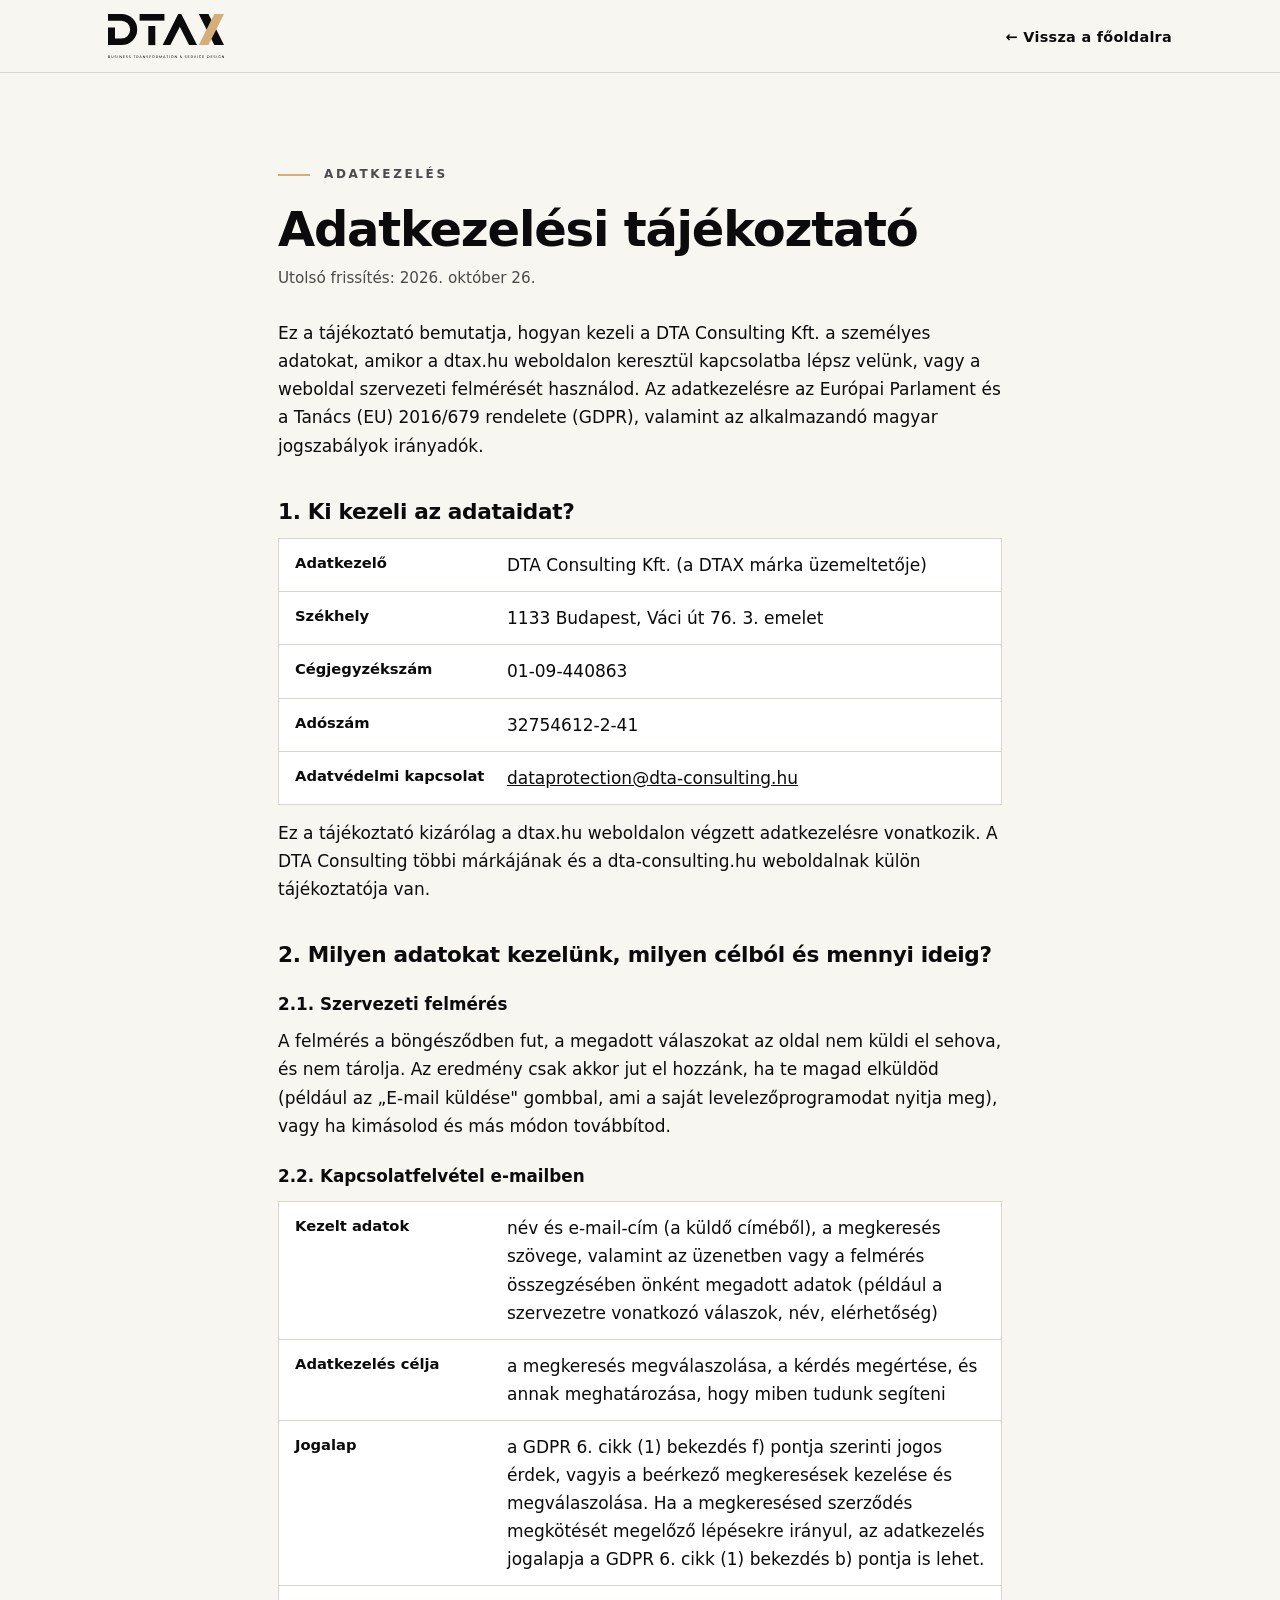
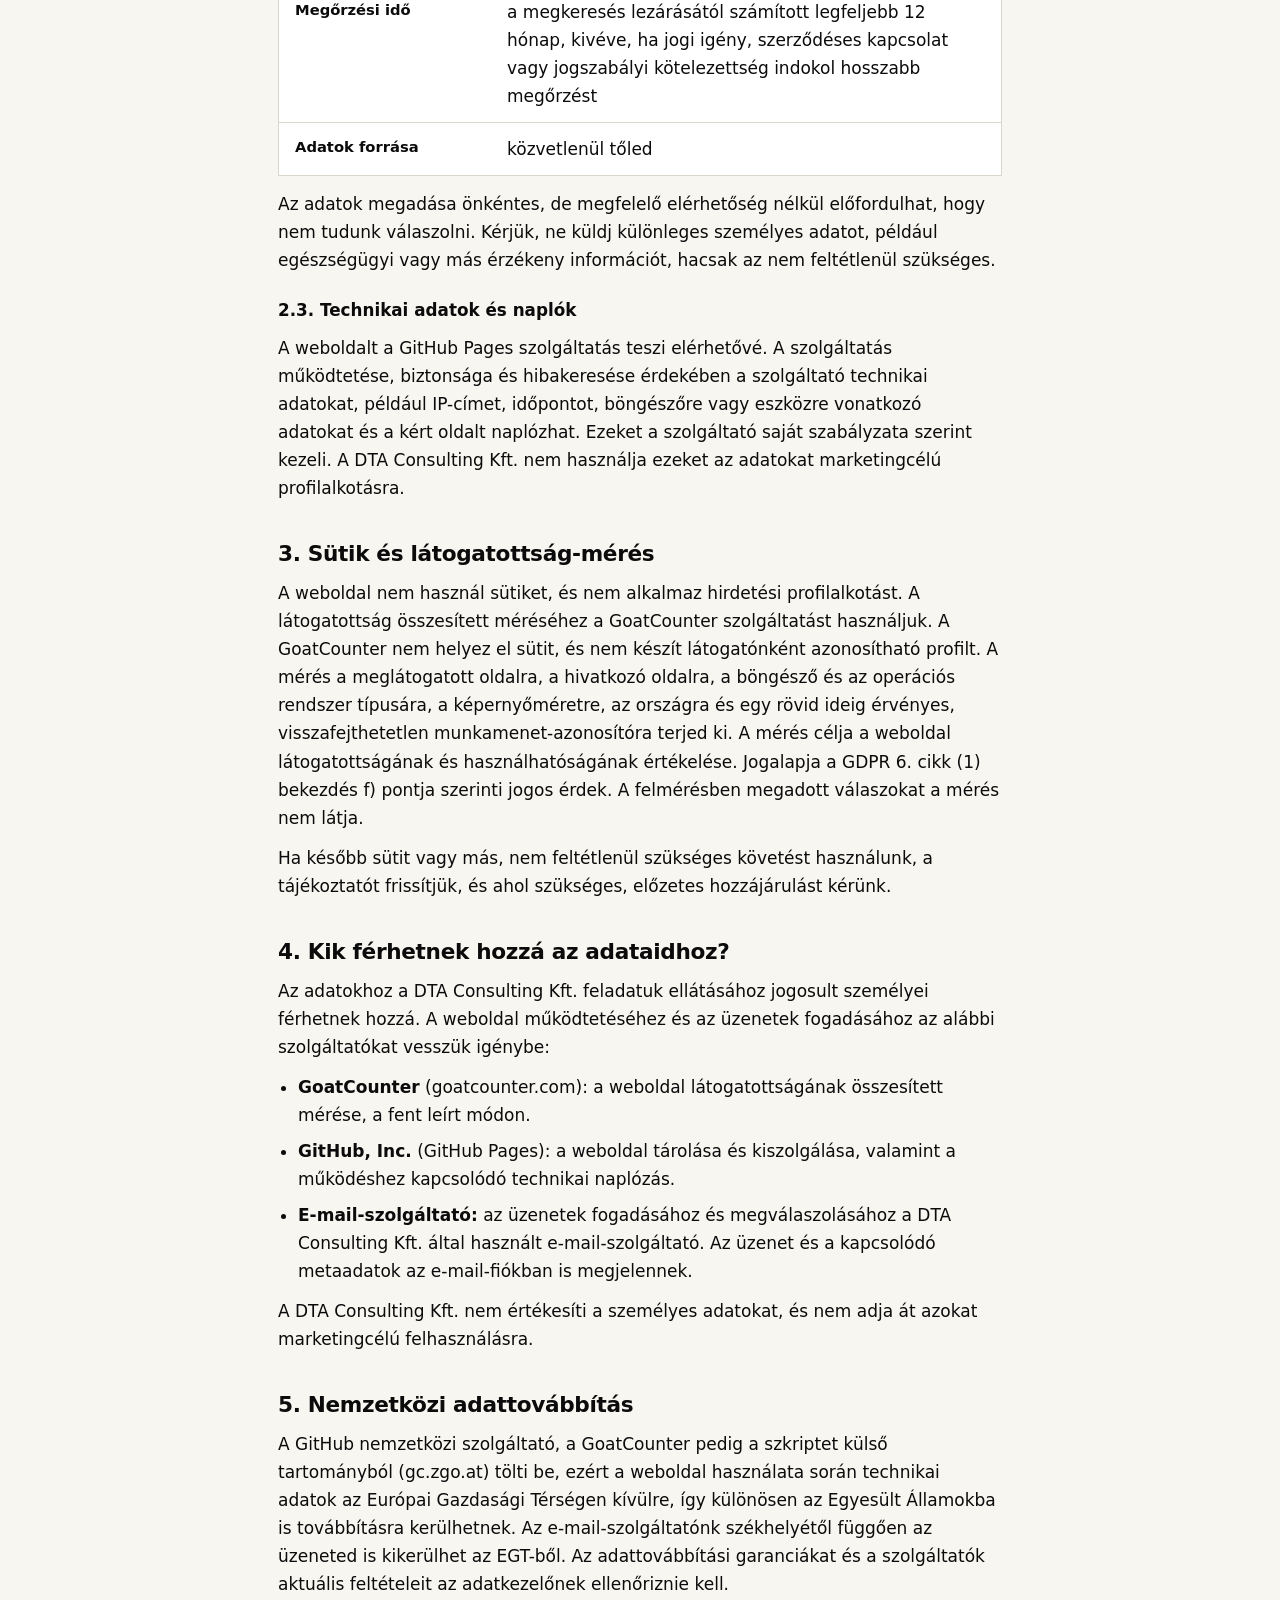
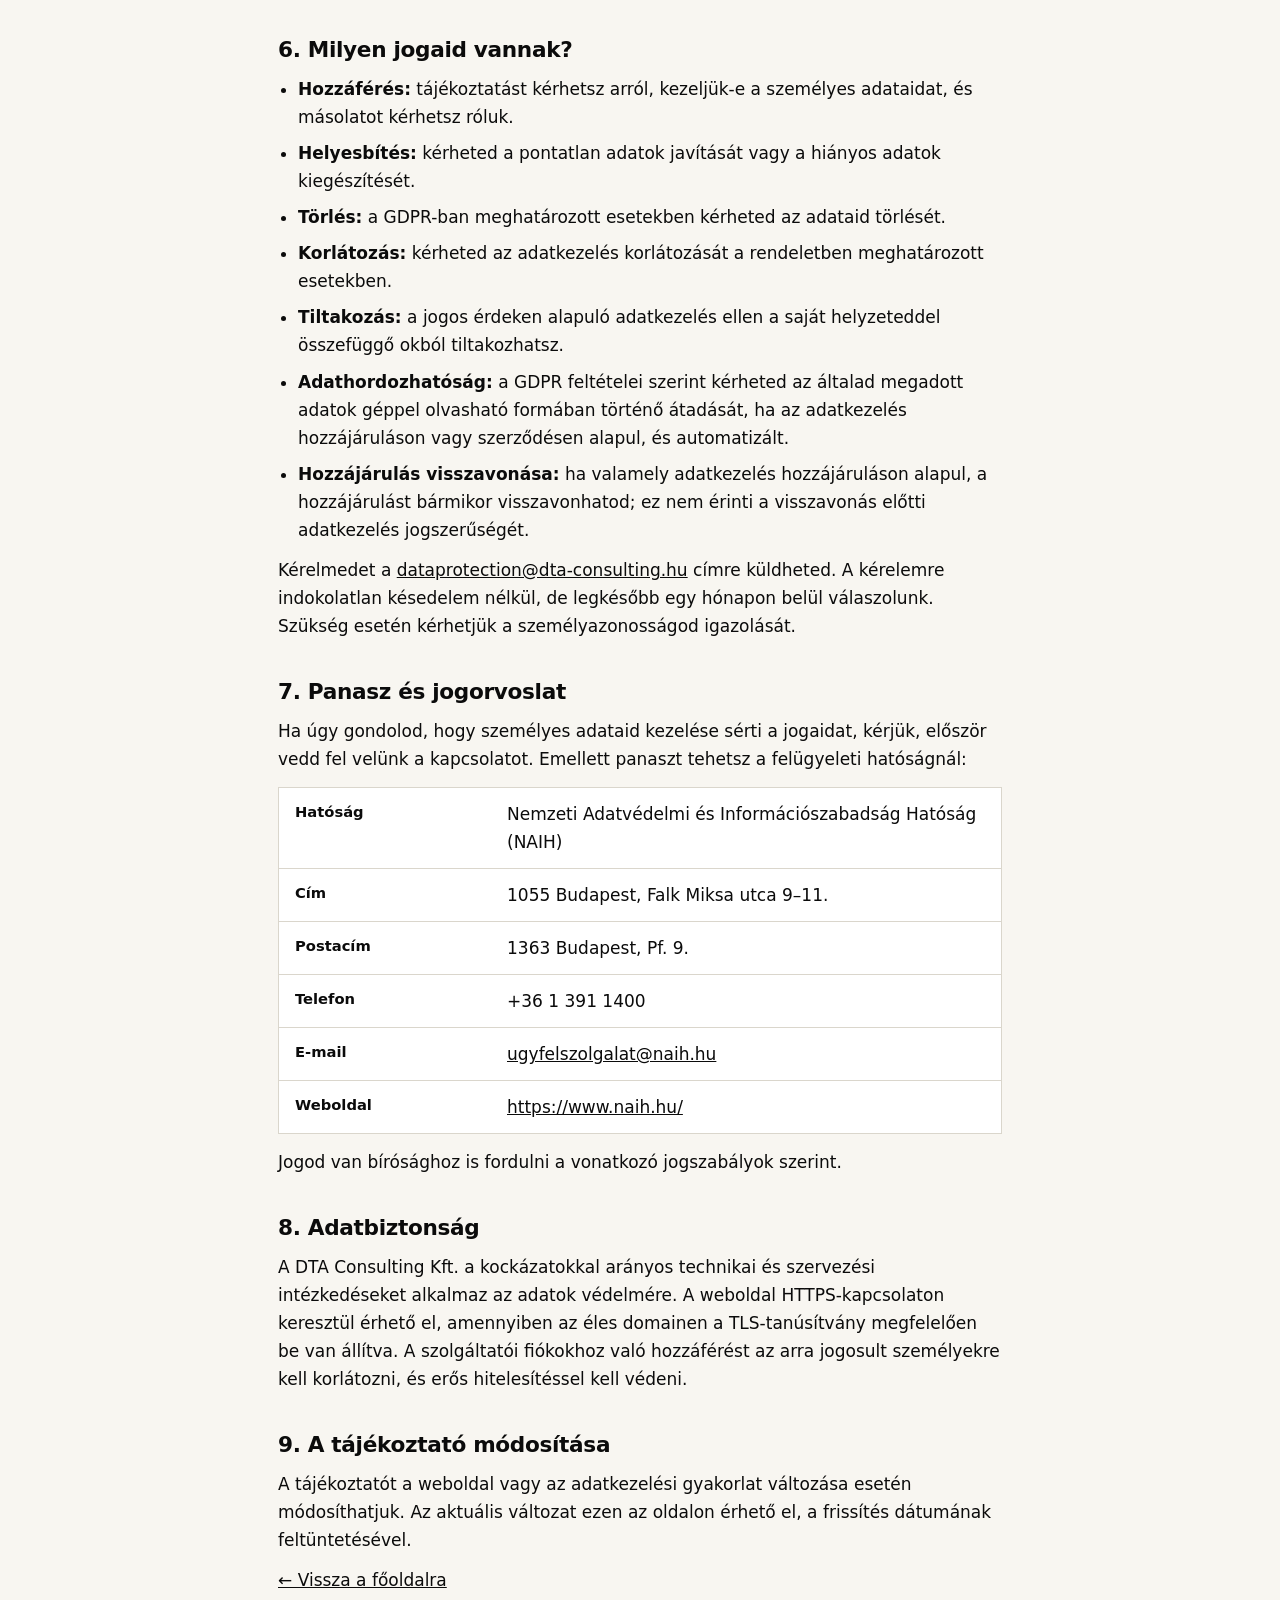
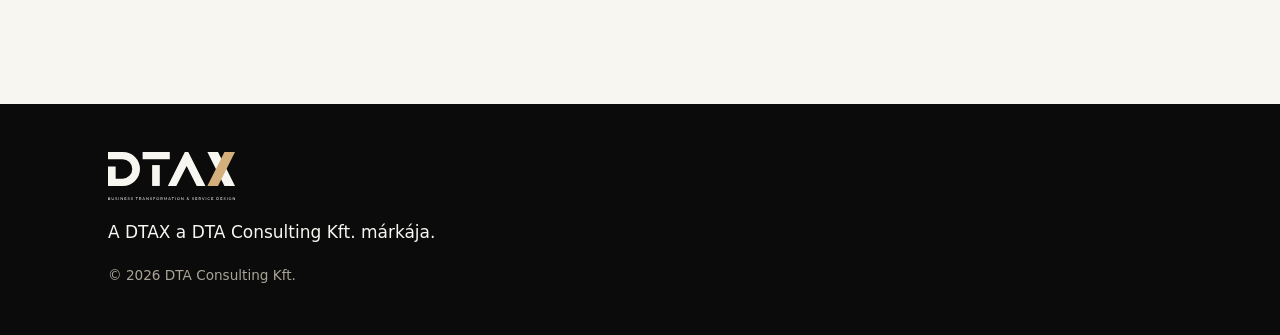
==== adatkezelesi-tajekoztato.html @ 608e7c0e "Add files via upload" ====
<!doctype html>
<html lang="hu">
<head>
  <meta charset="utf-8">
  <meta name="viewport" content="width=device-width, initial-scale=1">
  <title>Adatkezelési tájékoztató – DTAX</title>
  <meta name="description" content="A DTA Consulting Kft. adatkezelési tájékoztatója a dtax.hu weboldalon történő kapcsolatfelvételről és a szervezeti felmérésről.">
  <meta name="theme-color" content="#0B0B0B">
  <link rel="canonical" href="https://dtax.hu/adatkezelesi-tajekoztato.html">
  <link rel="icon" href="assets/dtax-avatar-dark.svg" type="image/svg+xml">
  <link rel="apple-touch-icon" href="assets/apple-touch-icon.png">
  <link rel="stylesheet" href="styles.css">
</head>
<body>
  <a class="skip" href="#main">Ugrás a tartalomra</a>

  <header class="site-header">
    <div class="wrap header-inner">
      <a class="logo" href="index.html" aria-label="DTAX – vissza a főoldalra">
        <img src="assets/dtax-logo-light.svg" alt="DTAX" width="200" height="76">
      </a>
      <nav class="site-nav" aria-label="Főmenü">
        <ul><li><a href="index.html">← Vissza a főoldalra</a></li></ul>
      </nav>
    </div>
  </header>

  <main id="main" class="legal">
    <div class="wrap narrow legal-wrap">
      <p class="eyebrow">Adatkezelés</p>
      <h1>Adatkezelési tájékoztató</h1>
      <p class="legal-meta">Utolsó frissítés: 2026. október 26.</p>

      <p>Ez a tájékoztató bemutatja, hogyan kezeli a DTA Consulting Kft. a személyes adatokat, amikor a dtax.hu weboldalon keresztül kapcsolatba lépsz velünk, vagy a weboldal szervezeti felmérését használod. Az adatkezelésre az Európai Parlament és a Tanács (EU) 2016/679 rendelete (GDPR), valamint az alkalmazandó magyar jogszabályok irányadók.</p>

      <h2>1. Ki kezeli az adataidat?</h2>
      <dl class="facts">
        <div><dt>Adatkezelő</dt><dd>DTA Consulting Kft. (a DTAX márka üzemeltetője)</dd></div>
        <div><dt>Székhely</dt><dd>1133 Budapest, Váci út 76. 3. emelet</dd></div>
        <div><dt>Cégjegyzékszám</dt><dd>01-09-440863</dd></div>
        <div><dt>Adószám</dt><dd>32754612-2-41</dd></div>
        <div><dt>Adatvédelmi kapcsolat</dt><dd><a href="mailto:dataprotection@dta-consulting.hu">dataprotection@dta-consulting.hu</a></dd></div>
      </dl>
      <p>Ez a tájékoztató kizárólag a dtax.hu weboldalon végzett adatkezelésre vonatkozik. A DTA Consulting többi márkájának és a dta-consulting.hu weboldalnak külön tájékoztatója van.</p>

      <h2>2. Milyen adatokat kezelünk, milyen célból és mennyi ideig?</h2>

      <h3>2.1. Szervezeti felmérés</h3>
      <p>A felmérés a böngésződben fut, a megadott válaszokat az oldal nem küldi el sehova, és nem tárolja. Az eredmény csak akkor jut el hozzánk, ha te magad elküldöd (például az „E-mail küldése" gombbal, ami a saját levelezőprogramodat nyitja meg), vagy ha kimásolod és más módon továbbítod.</p>

      <h3>2.2. Kapcsolatfelvétel e-mailben</h3>
      <dl class="facts">
        <div><dt>Kezelt adatok</dt><dd>név és e-mail-cím (a küldő címéből), a megkeresés szövege, valamint az üzenetben vagy a felmérés összegzésében önként megadott adatok (például a szervezetre vonatkozó válaszok, név, elérhetőség)</dd></div>
        <div><dt>Adatkezelés célja</dt><dd>a megkeresés megválaszolása, a kérdés megértése, és annak meghatározása, hogy miben tudunk segíteni</dd></div>
        <div><dt>Jogalap</dt><dd>a GDPR 6. cikk (1) bekezdés f) pontja szerinti jogos érdek, vagyis a beérkező megkeresések kezelése és megválaszolása. Ha a megkeresésed szerződés megkötését megelőző lépésekre irányul, az adatkezelés jogalapja a GDPR 6. cikk (1) bekezdés b) pontja is lehet.</dd></div>
        <div><dt>Megőrzési idő</dt><dd>a megkeresés lezárásától számított legfeljebb 12 hónap, kivéve, ha jogi igény, szerződéses kapcsolat vagy jogszabályi kötelezettség indokol hosszabb megőrzést</dd></div>
        <div><dt>Adatok forrása</dt><dd>közvetlenül tőled</dd></div>
      </dl>
      <p>Az adatok megadása önkéntes, de megfelelő elérhetőség nélkül előfordulhat, hogy nem tudunk válaszolni. Kérjük, ne küldj különleges személyes adatot, például egészségügyi vagy más érzékeny információt, hacsak az nem feltétlenül szükséges.</p>

      <h3>2.3. Technikai adatok és naplók</h3>
      <p>A weboldalt a GitHub Pages szolgáltatás teszi elérhetővé. A szolgáltatás működtetése, biztonsága és hibakeresése érdekében a szolgáltató technikai adatokat, például IP-címet, időpontot, böngészőre vagy eszközre vonatkozó adatokat és a kért oldalt naplózhat. Ezeket a szolgáltató saját szabályzata szerint kezeli. A DTA Consulting Kft. nem használja ezeket az adatokat marketingcélú profilalkotásra.</p>

      <h2>3. Sütik és látogatottság-mérés</h2>
      <p>A weboldal nem használ sütiket, és nem alkalmaz hirdetési profilalkotást. A látogatottság összesített méréséhez a GoatCounter szolgáltatást használjuk. A GoatCounter nem helyez el sütit, és nem készít látogatónként azonosítható profilt. A mérés a meglátogatott oldalra, a hivatkozó oldalra, a böngésző és az operációs rendszer típusára, a képernyőméretre, az országra és egy rövid ideig érvényes, visszafejthetetlen munkamenet-azonosítóra terjed ki. A mérés célja a weboldal látogatottságának és használhatóságának értékelése. Jogalapja a GDPR 6. cikk (1) bekezdés f) pontja szerinti jogos érdek. A felmérésben megadott válaszokat a mérés nem látja.</p>
      <p>Ha később sütit vagy más, nem feltétlenül szükséges követést használunk, a tájékoztatót frissítjük, és ahol szükséges, előzetes hozzájárulást kérünk.</p>

      <h2>4. Kik férhetnek hozzá az adataidhoz?</h2>
      <p>Az adatokhoz a DTA Consulting Kft. feladatuk ellátásához jogosult személyei férhetnek hozzá. A weboldal működtetéséhez és az üzenetek fogadásához az alábbi szolgáltatókat vesszük igénybe:</p>
      <ul class="legal-list">
        <li><strong>GoatCounter</strong> (goatcounter.com): a weboldal látogatottságának összesített mérése, a fent leírt módon.</li>
        <li><strong>GitHub, Inc.</strong> (GitHub Pages): a weboldal tárolása és kiszolgálása, valamint a működéshez kapcsolódó technikai naplózás.</li>
        <li><strong>E-mail-szolgáltató:</strong> az üzenetek fogadásához és megválaszolásához a DTA Consulting Kft. által használt e-mail-szolgáltató. Az üzenet és a kapcsolódó metaadatok az e-mail-fiókban is megjelennek.</li>
      </ul>
      <p>A DTA Consulting Kft. nem értékesíti a személyes adatokat, és nem adja át azokat marketingcélú felhasználásra.</p>

      <h2>5. Nemzetközi adattovábbítás</h2>
      <p>A GitHub nemzetközi szolgáltató, a GoatCounter pedig a szkriptet külső tartományból (gc.zgo.at) tölti be, ezért a weboldal használata során technikai adatok az Európai Gazdasági Térségen kívülre, így különösen az Egyesült Államokba is továbbításra kerülhetnek. Az e-mail-szolgáltatónk székhelyétől függően az üzeneted is kikerülhet az EGT-ből. Az adattovábbítási garanciákat és a szolgáltatók aktuális feltételeit az adatkezelőnek ellenőriznie kell.</p>

      <h2>6. Milyen jogaid vannak?</h2>
      <ul class="legal-list">
        <li><strong>Hozzáférés:</strong> tájékoztatást kérhetsz arról, kezeljük-e a személyes adataidat, és másolatot kérhetsz róluk.</li>
        <li><strong>Helyesbítés:</strong> kérheted a pontatlan adatok javítását vagy a hiányos adatok kiegészítését.</li>
        <li><strong>Törlés:</strong> a GDPR-ban meghatározott esetekben kérheted az adataid törlését.</li>
        <li><strong>Korlátozás:</strong> kérheted az adatkezelés korlátozását a rendeletben meghatározott esetekben.</li>
        <li><strong>Tiltakozás:</strong> a jogos érdeken alapuló adatkezelés ellen a saját helyzeteddel összefüggő okból tiltakozhatsz.</li>
        <li><strong>Adathordozhatóság:</strong> a GDPR feltételei szerint kérheted az általad megadott adatok géppel olvasható formában történő átadását, ha az adatkezelés hozzájáruláson vagy szerződésen alapul, és automatizált.</li>
        <li><strong>Hozzájárulás visszavonása:</strong> ha valamely adatkezelés hozzájáruláson alapul, a hozzájárulást bármikor visszavonhatod; ez nem érinti a visszavonás előtti adatkezelés jogszerűségét.</li>
      </ul>
      <p>Kérelmedet a <a href="mailto:dataprotection@dta-consulting.hu">dataprotection@dta-consulting.hu</a> címre küldheted. A kérelemre indokolatlan késedelem nélkül, de legkésőbb egy hónapon belül válaszolunk. Szükség esetén kérhetjük a személyazonosságod igazolását.</p>

      <h2>7. Panasz és jogorvoslat</h2>
      <p>Ha úgy gondolod, hogy személyes adataid kezelése sérti a jogaidat, kérjük, először vedd fel velünk a kapcsolatot. Emellett panaszt tehetsz a felügyeleti hatóságnál:</p>
      <dl class="facts">
        <div><dt>Hatóság</dt><dd>Nemzeti Adatvédelmi és Információszabadság Hatóság (NAIH)</dd></div>
        <div><dt>Cím</dt><dd>1055 Budapest, Falk Miksa utca 9–11.</dd></div>
        <div><dt>Postacím</dt><dd>1363 Budapest, Pf. 9.</dd></div>
        <div><dt>Telefon</dt><dd>+36 1 391 1400</dd></div>
        <div><dt>E-mail</dt><dd><a href="mailto:ugyfelszolgalat@naih.hu">ugyfelszolgalat@naih.hu</a></dd></div>
        <div><dt>Weboldal</dt><dd><a href="https://www.naih.hu/">https://www.naih.hu/</a></dd></div>
      </dl>
      <p>Jogod van bírósághoz is fordulni a vonatkozó jogszabályok szerint.</p>

      <h2>8. Adatbiztonság</h2>
      <p>A DTA Consulting Kft. a kockázatokkal arányos technikai és szervezési intézkedéseket alkalmaz az adatok védelmére. A weboldal HTTPS-kapcsolaton keresztül érhető el, amennyiben az éles domainen a TLS-tanúsítvány megfelelően be van állítva. A szolgáltatói fiókokhoz való hozzáférést az arra jogosult személyekre kell korlátozni, és erős hitelesítéssel kell védeni.</p>

      <h2>9. A tájékoztató módosítása</h2>
      <p>A tájékoztatót a weboldal vagy az adatkezelési gyakorlat változása esetén módosíthatjuk. Az aktuális változat ezen az oldalon érhető el, a frissítés dátumának feltüntetésével.</p>

      <p class="legal-back"><a href="index.html">← Vissza a főoldalra</a></p>
    </div>
  </main>

  <footer class="site-footer">
    <div class="wrap footer-inner">
      <img src="assets/dtax-logo-dark.svg" alt="DTAX" width="160" height="61">
      <p>A DTAX a DTA Consulting Kft. márkája.</p>
      <p class="copy">© <span id="year">2026</span> DTA Consulting Kft.</p>
    </div>
  </footer>

  <script data-goatcounter="https://dtax.goatcounter.com/count"
          async src="//gc.zgo.at/count.js"></script>
  <script src="script.js"></script>
</body>
</html>
---- styles.css ----
:root {
  --ink: #0B0B0B;
  --ivory: #F8F6F1;
  --gold: #D4AF7C;
  --gold-deep: #8A6F3E;
  --graphite: #4A4A4A;
  --surface: #EFEBE2;
  --line: #DAD6CC;
  --maxw: 1160px;
  --gutter: clamp(20px, 5vw, 48px);
  --font: "Montserrat", "Avenir Next", "Segoe UI", system-ui, -apple-system, "Helvetica Neue", Arial, sans-serif;
}

*, *::before, *::after { box-sizing: border-box; }
html { scroll-behavior: smooth; scroll-padding-top: 96px; }
@media (prefers-reduced-motion: reduce) { html { scroll-behavior: auto; } * { transition: none !important; } }

body {
  margin: 0; background: var(--ivory); color: var(--ink);
  font-family: var(--font); font-size: 1.0625rem; line-height: 1.65;
  -webkit-font-smoothing: antialiased;
}
img, svg { max-width: 100%; height: auto; }
a { color: inherit; }
h1, h2, h3, p, ul, ol, dl, dd, figure { margin: 0; }
ul, ol { padding: 0; list-style: none; }

.wrap { width: 100%; max-width: var(--maxw); margin-inline: auto; padding-inline: var(--gutter); }
.wrap.narrow { max-width: 820px; }

:focus-visible { outline: 3px solid var(--gold); outline-offset: 3px; border-radius: 2px; }
.dark :focus-visible, .hero :focus-visible, .site-footer :focus-visible { outline-color: var(--gold); }
.section :focus-visible { outline-color: var(--ink); }

.visually-hidden {
  position: absolute !important; width: 1px; height: 1px; overflow: hidden;
  clip: rect(0 0 0 0); white-space: nowrap;
}
.skip { position: absolute; left: 12px; top: -60px; z-index: 100; background: var(--ink); color: #fff; padding: 10px 16px; text-decoration: none; }
.skip:focus { top: 12px; }

/* Header */
.site-header { position: sticky; top: 0; z-index: 50; background: rgba(248, 246, 241, .94); backdrop-filter: blur(8px); border-bottom: 1px solid var(--line); }
.header-inner { display: flex; align-items: center; justify-content: space-between; min-height: 72px; gap: 16px; }
.logo img { display: block; height: 44px; width: auto; }
.site-nav ul { display: flex; gap: 28px; align-items: center; }
.site-nav a { text-decoration: none; font-size: .9rem; font-weight: 600; letter-spacing: .02em; padding: 8px 0; border-bottom: 2px solid transparent; }
.site-nav a:hover { border-bottom-color: var(--gold); }
.site-nav .nav-cta { background: var(--ink); color: var(--ivory); padding: 10px 18px; border-radius: 2px; border: 0; }
.site-nav .nav-cta:hover { background: #222; }
.nav-toggle { display: none; }

@media (max-width: 760px) {
  .nav-toggle { display: inline-flex; align-items: center; gap: 10px; background: none; border: 1px solid var(--ink); padding: 10px 14px; font: inherit; font-weight: 600; font-size: .85rem; cursor: pointer; color: var(--ink); }
  .nav-toggle-bars, .nav-toggle-bars::before { display: block; width: 18px; height: 2px; background: var(--ink); position: relative; }
  .nav-toggle-bars::before { content: ""; position: absolute; top: -6px; left: 0; }
  .site-nav { display: none; position: absolute; top: 100%; left: 0; right: 0; background: var(--ivory); border-bottom: 1px solid var(--line); padding: 12px var(--gutter) 20px; }
  .site-nav.open { display: block; }
  .site-nav ul { flex-direction: column; align-items: stretch; gap: 4px; }
  .site-nav a { display: block; padding: 12px 0; }
  .site-nav .nav-cta { text-align: center; margin-top: 8px; }
}

/* Typography */
.eyebrow { font-size: .75rem; letter-spacing: .22em; text-transform: uppercase; font-weight: 600; margin-bottom: 20px; display: flex; align-items: center; gap: 14px; color: var(--graphite); }
.eyebrow::before { content: ""; width: 32px; height: 2px; background: var(--gold); flex: none; }
h1 { font-size: clamp(2.75rem, 7vw, 5.25rem); line-height: 1.03; letter-spacing: -.025em; font-weight: 700; }
h2 { font-size: clamp(1.7rem, 3.4vw, 2.6rem); line-height: 1.15; letter-spacing: -.015em; font-weight: 700; max-width: 22ch; }
h3 { font-size: 1.2rem; line-height: 1.3; font-weight: 700; }
.lead { font-size: clamp(1.1rem, 1.6vw, 1.3rem); max-width: 56ch; margin-top: 28px; }
.section-lead { max-width: 62ch; margin-top: 18px; color: var(--graphite); }

/* Hero */
.hero { background: var(--ink); color: var(--ivory); padding: clamp(64px, 12vw, 140px) 0; }
.hero .eyebrow { color: #cfc9bb; }
.hero h1 { color: var(--ivory); }
.hero h1::after { content: ""; display: block; width: 96px; height: 4px; background: var(--gold); margin-top: 28px; }
.hero-actions { display: flex; flex-wrap: wrap; gap: 14px; margin-top: 40px; }

.btn { display: inline-block; text-decoration: none; font: inherit; font-weight: 700; font-size: .95rem; padding: 15px 26px; border: 2px solid transparent; border-radius: 2px; cursor: pointer; transition: background .15s, color .15s, border-color .15s; }
.btn-gold { background: var(--gold); color: var(--ink); }
.btn-gold:hover { background: #e2c391; }
.btn-ghost { border-color: var(--ivory); color: var(--ivory); background: transparent; }
.btn-ghost:hover { background: var(--ivory); color: var(--ink); }
.btn-ink { background: var(--ink); color: var(--ivory); }
.btn-ink:hover { background: #2a2a2a; }
.btn-line { background: transparent; color: var(--ink); border-color: var(--ink); }
.btn-line:hover { background: var(--ink); color: var(--ivory); }
.btn-link { background: none; color: var(--graphite); text-decoration: underline; padding-inline: 10px; }

/* Sections */
.section { padding: clamp(56px, 9vw, 110px) 0; }
.section.alt { background: var(--surface); }
.section.dark { background: var(--ink); color: var(--ivory); }
.section.dark .eyebrow { color: #cfc9bb; }
.section.dark p { max-width: 62ch; margin-top: 24px; font-size: 1.1rem; }
.sub { margin-top: 56px; margin-bottom: 20px; }

.cards { display: grid; gap: 20px; margin-top: 40px; }
.cards.three { grid-template-columns: repeat(auto-fit, minmax(260px, 1fr)); }
.card { background: #fff; border: 1px solid var(--line); border-top: 4px solid var(--gold); padding: 28px; display: flex; flex-direction: column; gap: 12px; }
.card-tag { font-weight: 700; font-size: .8rem; letter-spacing: .12em; color: var(--gold-deep); }
.card p { color: var(--graphite); font-size: 1rem; }

.two-col { display: grid; gap: 40px; grid-template-columns: repeat(auto-fit, minmax(280px, 1fr)); margin-top: 36px; }
.two-col p { margin-top: 10px; color: var(--graphite); }

.packages { display: grid; gap: 20px; grid-template-columns: repeat(auto-fit, minmax(300px, 1fr)); margin-top: 40px; }
.package { border: 1px solid var(--ink); padding: 28px; background: #fff; }
.package.dark { background: var(--ink); color: var(--ivory); }
.package-kicker { font-size: .72rem; letter-spacing: .18em; text-transform: uppercase; font-weight: 700; color: var(--gold-deep); margin-bottom: 8px; }
.package.dark .package-kicker { color: var(--gold); }
.package-phases { font-weight: 700; margin: 6px 0 12px; }
.package p { font-size: 1rem; }
.package h3 { margin-bottom: 10px; }

.table-wrap { overflow-x: auto; margin-top: 40px; border: 1px solid var(--line); background: #fff; }
.phases { width: 100%; border-collapse: collapse; min-width: 720px; font-size: .95rem; }
.phases th, .phases td { text-align: left; vertical-align: top; padding: 14px 16px; border-bottom: 1px solid var(--line); }
.phases thead th { background: var(--ink); color: var(--ivory); font-size: .8rem; letter-spacing: .08em; text-transform: uppercase; }
.phases tbody th { white-space: nowrap; }
.phases tbody tr:last-child > * { border-bottom: 0; }

.principles { display: grid; gap: 16px; grid-template-columns: repeat(auto-fit, minmax(300px, 1fr)); counter-reset: p; }
.principles li { counter-increment: p; padding-left: 52px; position: relative; color: var(--graphite); }
.principles li::before { content: counter(p); position: absolute; left: 0; top: 0; width: 34px; height: 34px; border-radius: 50%; background: var(--ink); color: var(--gold); font-weight: 700; display: grid; place-items: center; font-size: .9rem; }
.principles strong { color: var(--ink); }

/* Assessment */
.privacy-note { margin-top: 14px; font-size: .92rem; color: var(--graphite); border-left: 3px solid var(--gold); padding-left: 14px; }
#assessment { margin-top: 36px; }
fieldset { border: 0; padding: 0; margin: 0 0 36px; min-width: 0; }
.fs-title { font-size: .75rem; letter-spacing: .2em; text-transform: uppercase; font-weight: 700; color: var(--gold-deep); padding: 0; margin-bottom: 14px; display: block; }
.q { border: 1px solid var(--line); background: #fff; padding: 20px 22px; margin-bottom: 14px; }
.q legend, .q .q-label { font-weight: 600; padding: 0 6px; margin-left: -6px; }
.q .q-label { display: block; margin-bottom: 10px; padding: 0; margin-left: 0; }
.q.invalid { border-color: #a4262c; box-shadow: 0 0 0 1px #a4262c; }
.opts { display: flex; flex-wrap: wrap; gap: 10px; margin-top: 12px; }
.opt { position: relative; }
.opt input { position: absolute; opacity: 0; inset: 0; width: 100%; height: 100%; margin: 0; cursor: pointer; }
.opt span { display: block; padding: 10px 16px; border: 1.5px solid var(--ink); border-radius: 2px; font-size: .95rem; font-weight: 600; background: #fff; min-width: 48px; text-align: center; }
.opt input:checked + span { background: var(--ink); color: var(--ivory); border-color: var(--ink); }
.opt input:focus-visible + span { outline: 3px solid var(--gold); outline-offset: 2px; }
.scale-key { display: flex; justify-content: space-between; font-size: .8rem; color: var(--graphite); margin-top: 8px; max-width: 360px; }
.scale .opts { max-width: 360px; }
.scale .opt { flex: 1; }
textarea, input[type="text"] { width: 100%; font: inherit; padding: 12px 14px; border: 1.5px solid var(--ink); border-radius: 2px; background: #fff; color: var(--ink); }
textarea { min-height: 84px; resize: vertical; }
.opt-note { font-weight: 400; color: var(--graphite); font-size: .85rem; }
.form-error { color: #a4262c; font-weight: 600; margin-bottom: 14px; }
.form-actions { display: flex; flex-wrap: wrap; align-items: center; gap: 10px; }

/* Result */
.result { margin-top: 48px; border: 2px solid var(--ink); background: #fff; padding: clamp(22px, 4vw, 40px); scroll-margin-top: 100px; }
.result:focus { outline: none; }
.result h3 { font-size: 1.5rem; margin-bottom: 8px; }
.result h4 { margin: 28px 0 10px; font-size: 1rem; letter-spacing: .02em; }
.bars { display: grid; gap: 16px; margin-top: 18px; }
.bar-row .bar-head { display: flex; justify-content: space-between; font-weight: 600; font-size: .95rem; margin-bottom: 6px; gap: 12px; }
.bar { height: 14px; background: var(--surface); border: 1px solid var(--line); border-radius: 2px; overflow: hidden; }
.bar > i { display: block; height: 100%; background: var(--ink); }
.bar-row.low .bar > i { background: var(--gold); }
.bar-row.low .bar-head::after { content: "← itt érdemes kezdeni"; font-weight: 600; color: var(--gold-deep); font-size: .85rem; }
.bar-row.low .bar-head { flex-wrap: wrap; }
.entry { background: var(--ink); color: var(--ivory); padding: 22px 24px; margin-top: 24px; border-left: 6px solid var(--gold); }
.entry strong { color: var(--gold); }
.entry p + p { margin-top: 10px; }
.note { margin-top: 18px; padding: 14px 16px; background: var(--surface); font-size: .95rem; }
.share textarea { min-height: 220px; font-size: .85rem; font-family: ui-monospace, Menlo, Consolas, monospace; }
.share-actions { display: flex; flex-wrap: wrap; gap: 10px; margin-top: 12px; }
.copied { font-weight: 600; color: var(--gold-deep); align-self: center; }

/* Footer */
.site-footer { background: var(--ink); color: var(--ivory); padding: 48px 0; }
.footer-inner { display: grid; gap: 10px; }
.footer-inner img { height: 48px; width: auto; margin-bottom: 8px; }
.footer-inner .copy { color: #a9a496; font-size: .85rem; margin-top: 8px; }
.site-footer a { color: var(--gold); }

@media print {
  .site-header, .hero-actions, .form-actions, .site-footer, .share-actions { display: none !important; }
  .hero { padding: 24px 0; }
}

/* Kiegészítések */
.hero-note { margin-top: 18px; font-size: .92rem; color: #cfc9bb; }
.outcomes { display: grid; gap: 28px; grid-template-columns: repeat(auto-fit, minmax(240px, 1fr)); margin-top: 40px; }
.outcomes li { border-top: 3px solid var(--gold); padding-top: 16px; }
.outcomes p { margin-top: 8px; color: var(--graphite); font-size: 1rem; }
.steps { display: grid; gap: 24px; margin-top: 36px; max-width: 760px; }
.steps li { display: flex; gap: 18px; align-items: flex-start; }
.step-n { flex: none; width: 38px; height: 38px; border-radius: 50%; background: var(--ink); color: var(--gold); font-weight: 700; display: grid; place-items: center; }
.steps p { margin-top: 4px; color: var(--graphite); }
.packages { margin-top: 48px; }
.contact-line { margin-top: 24px; }
.lead-2 { margin-top: 18px; }
.symptoms { display: grid; gap: 14px; margin-top: 36px; max-width: 760px; }
.symptoms li { position: relative; padding: 4px 0 4px 34px; font-size: 1.1rem; }
.symptoms li::before { content: ""; position: absolute; left: 0; top: .72em; width: 20px; height: 3px; background: var(--gold); }
.areas { display: grid; gap: 28px; grid-template-columns: repeat(auto-fit, minmax(260px, 1fr)); margin-top: 40px; }
.areas li { border-top: 3px solid var(--ink); padding-top: 16px; }
.area-n { display: block; font-weight: 700; color: var(--gold-deep); margin-bottom: 6px; }
.areas p { margin-top: 8px; color: var(--graphite); font-size: 1rem; }

/* Közösen: kézzel húzott arany aláhúzás */
.hl { position: relative; display: inline-block; white-space: nowrap; padding-bottom: .12em; }
.hl::after {
  content: ""; position: absolute; left: -2%; right: -2%; bottom: -.04em; height: .34em;
  background: url("data:image/svg+xml,%3Csvg xmlns='http://www.w3.org/2000/svg' viewBox='0 0 300 14' preserveAspectRatio='none'%3E%3Cpath d='M3 9 C 45 3, 95 12, 150 6 S 245 10, 297 4' fill='none' stroke='%23D4AF7C' stroke-width='5' stroke-linecap='round'/%3E%3C/svg%3E") no-repeat center / 100% 100%;
  transform-origin: left center; animation: hl-draw .9s .2s ease-out both;
}
@keyframes hl-draw { from { transform: scaleX(0); } to { transform: scaleX(1); } }
@media (prefers-reduced-motion: reduce) { .hl::after { animation: none; } }

.symptoms-note { margin-top: 28px; max-width: 60ch; color: var(--graphite); }
.contact-alt { margin-top: 16px; font-size: .95rem; color: var(--graphite); }
.footer-links { display: flex; flex-wrap: wrap; gap: 8px 22px; margin: 6px 0; }
.footer-links a, .footer-inner .copy a { color: var(--gold); }
.package p + p { margin-top: 12px; }

/* Jogi oldal */
.legal { padding: clamp(40px, 7vw, 80px) 0 clamp(56px, 9vw, 110px); }
.legal h1 { font-size: clamp(2rem, 4.5vw, 3rem); }
.legal-meta { color: var(--graphite); margin: 10px 0 28px; font-size: .95rem; }
.legal h2 { font-size: 1.35rem; max-width: none; margin: 40px 0 12px; }
.legal h3 { font-size: 1.05rem; margin: 26px 0 8px; }
.legal p { margin-top: 12px; max-width: 70ch; }
.legal .facts { margin: 14px 0; border: 1px solid var(--line); background: #fff; }
.legal .facts div { display: grid; grid-template-columns: 200px 1fr; gap: 12px; padding: 12px 16px; border-bottom: 1px solid var(--line); }
.legal .facts div:last-child { border-bottom: 0; }
.legal dt { font-weight: 700; font-size: .92rem; }
.legal dd { margin: 0; }
@media (max-width: 560px) { .legal .facts div { grid-template-columns: 1fr; gap: 2px; } }
.legal-list { display: grid; gap: 8px; margin: 12px 0; padding-left: 20px; list-style: disc; max-width: 70ch; }
.legal-back { margin-top: 40px; }
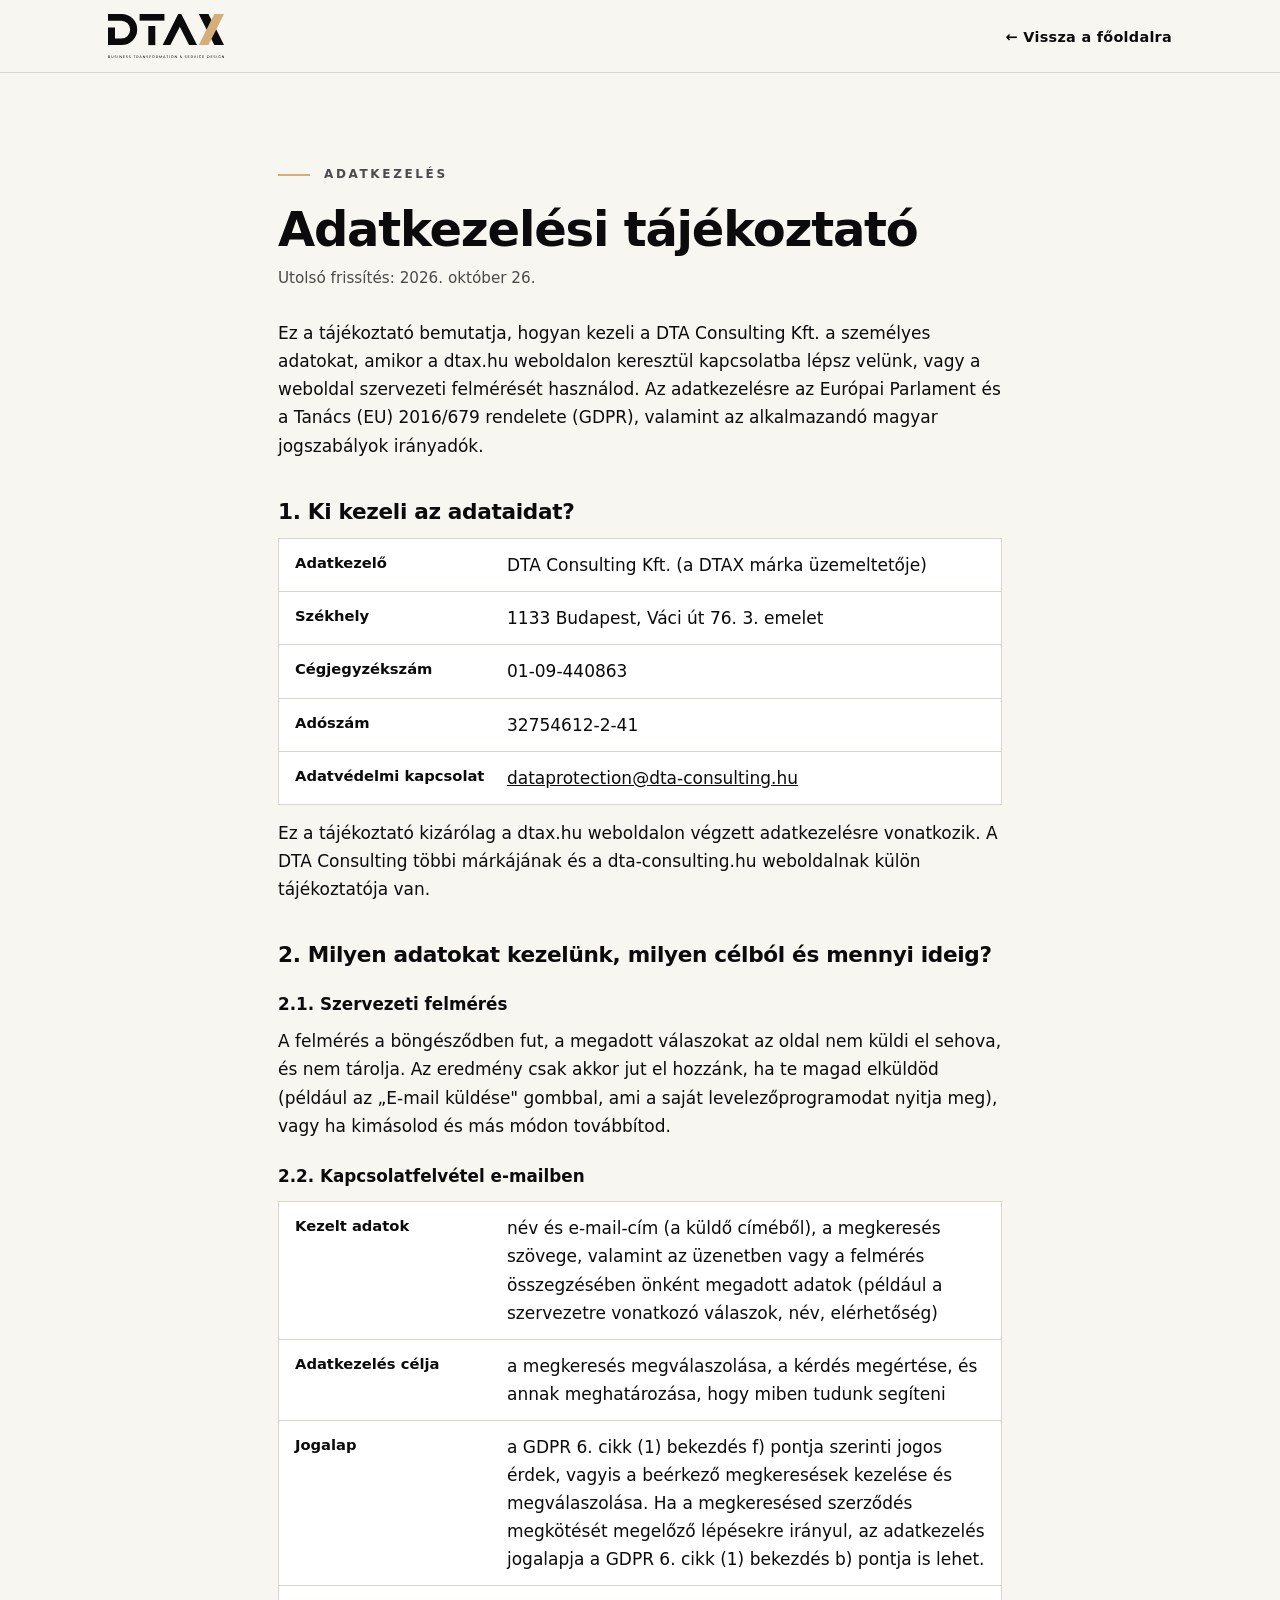
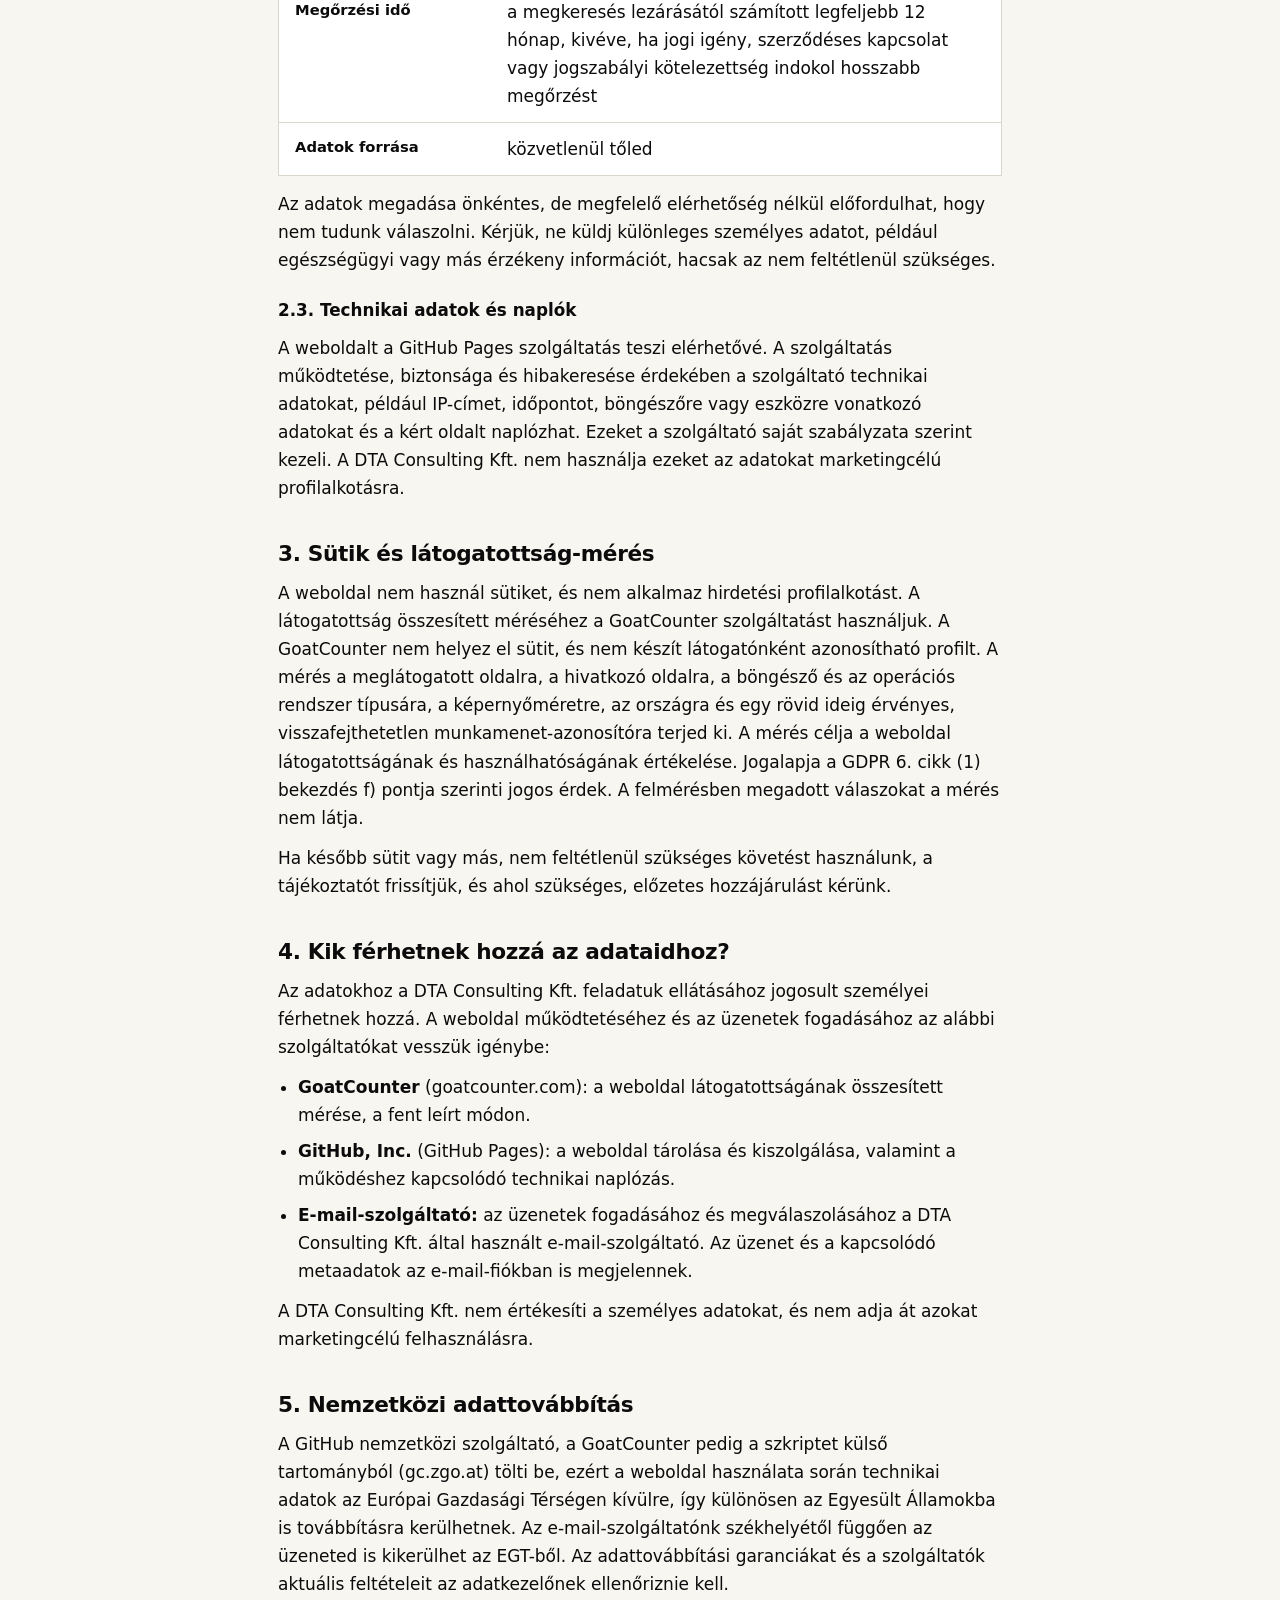
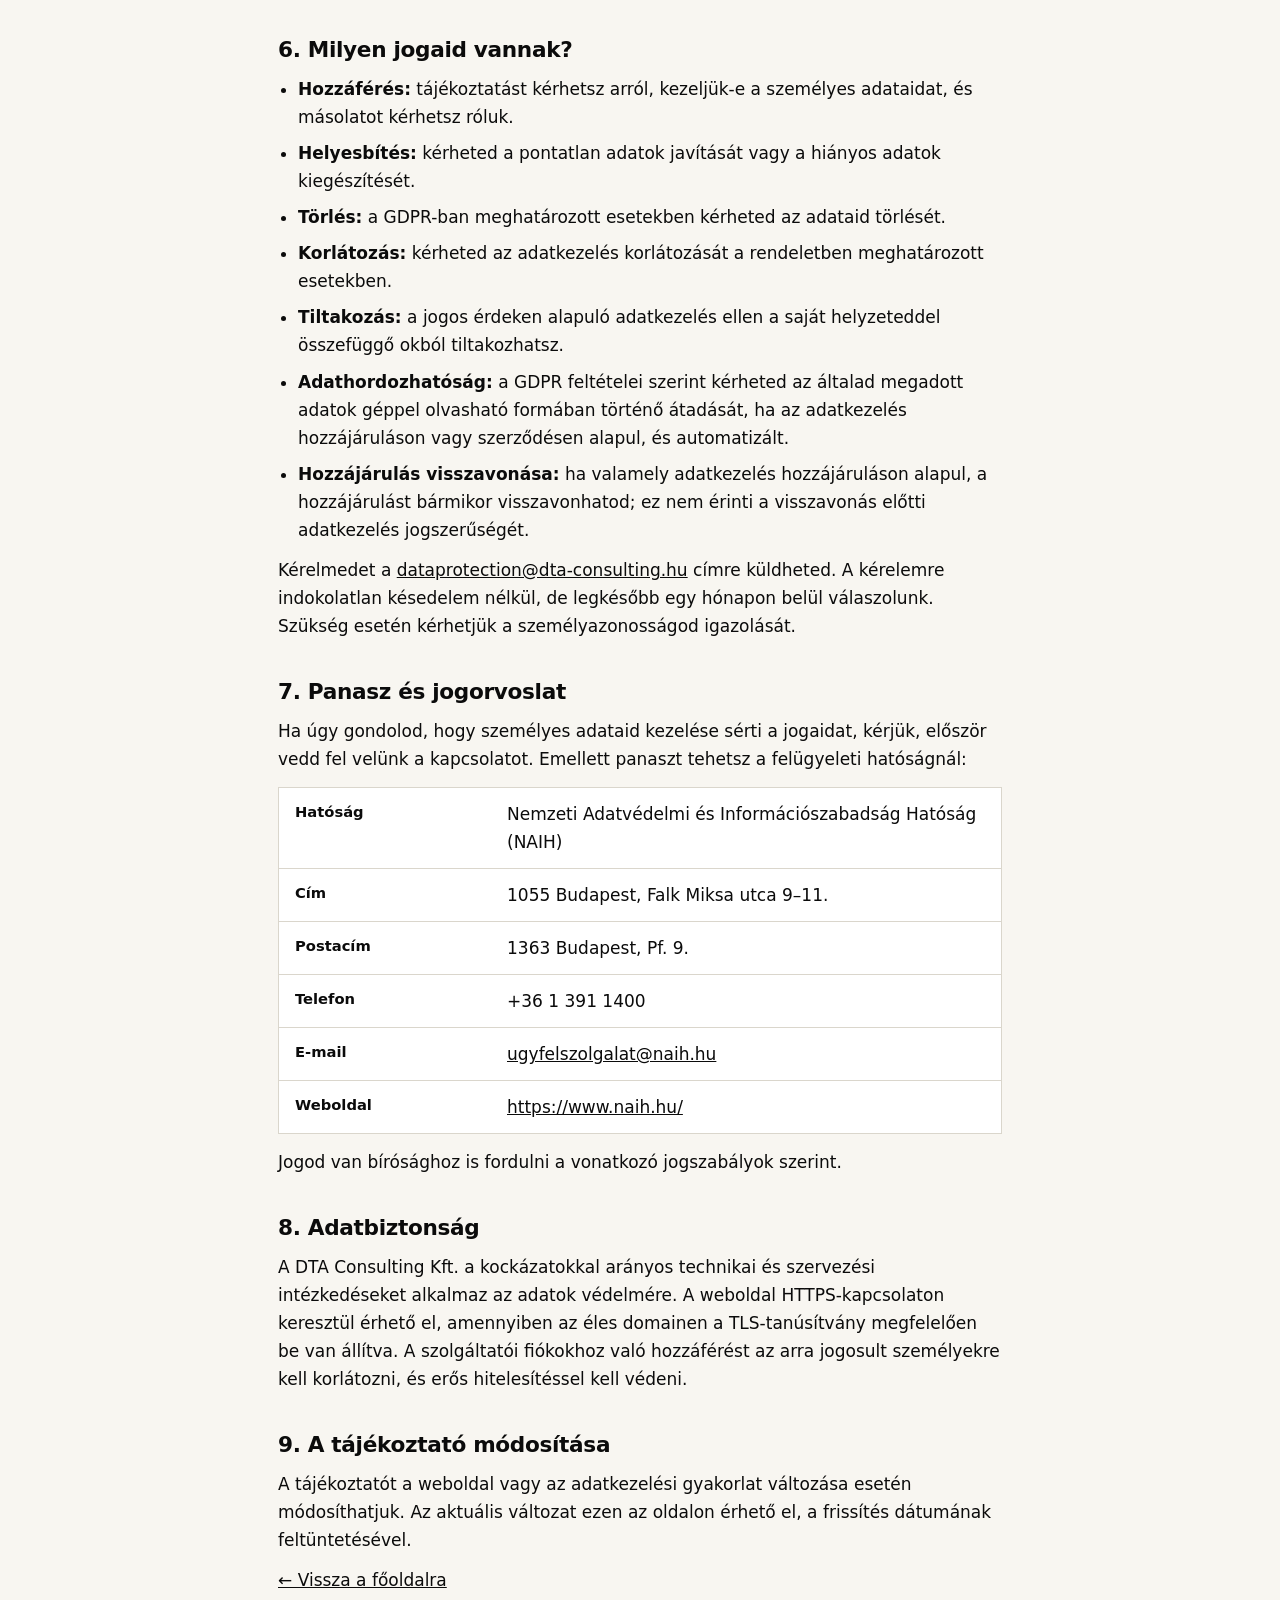
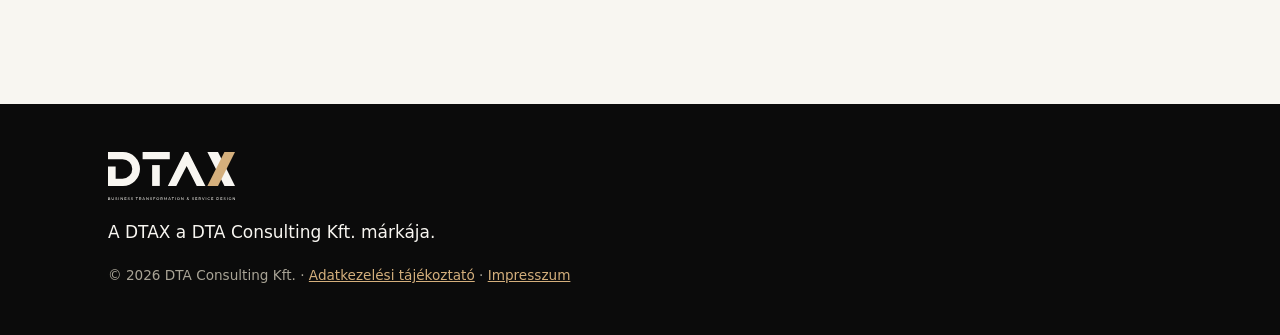
==== commit 208791a8: "Add files via upload" ====
--- a/adatkezelesi-tajekoztato.html
+++ b/adatkezelesi-tajekoztato.html
@@ -115,7 +115,7 @@
     <div class="wrap footer-inner">
       <img src="assets/dtax-logo-dark.svg" alt="DTAX" width="160" height="61">
       <p>A DTAX a DTA Consulting Kft. márkája.</p>
-      <p class="copy">© <span id="year">2026</span> DTA Consulting Kft.</p>
+      <p class="copy">© <span id="year">2026</span> DTA Consulting Kft. · <a href="adatkezelesi-tajekoztato.html">Adatkezelési tájékoztató</a> · <a href="impresszum.html">Impresszum</a></p>
     </div>
   </footer>
 
